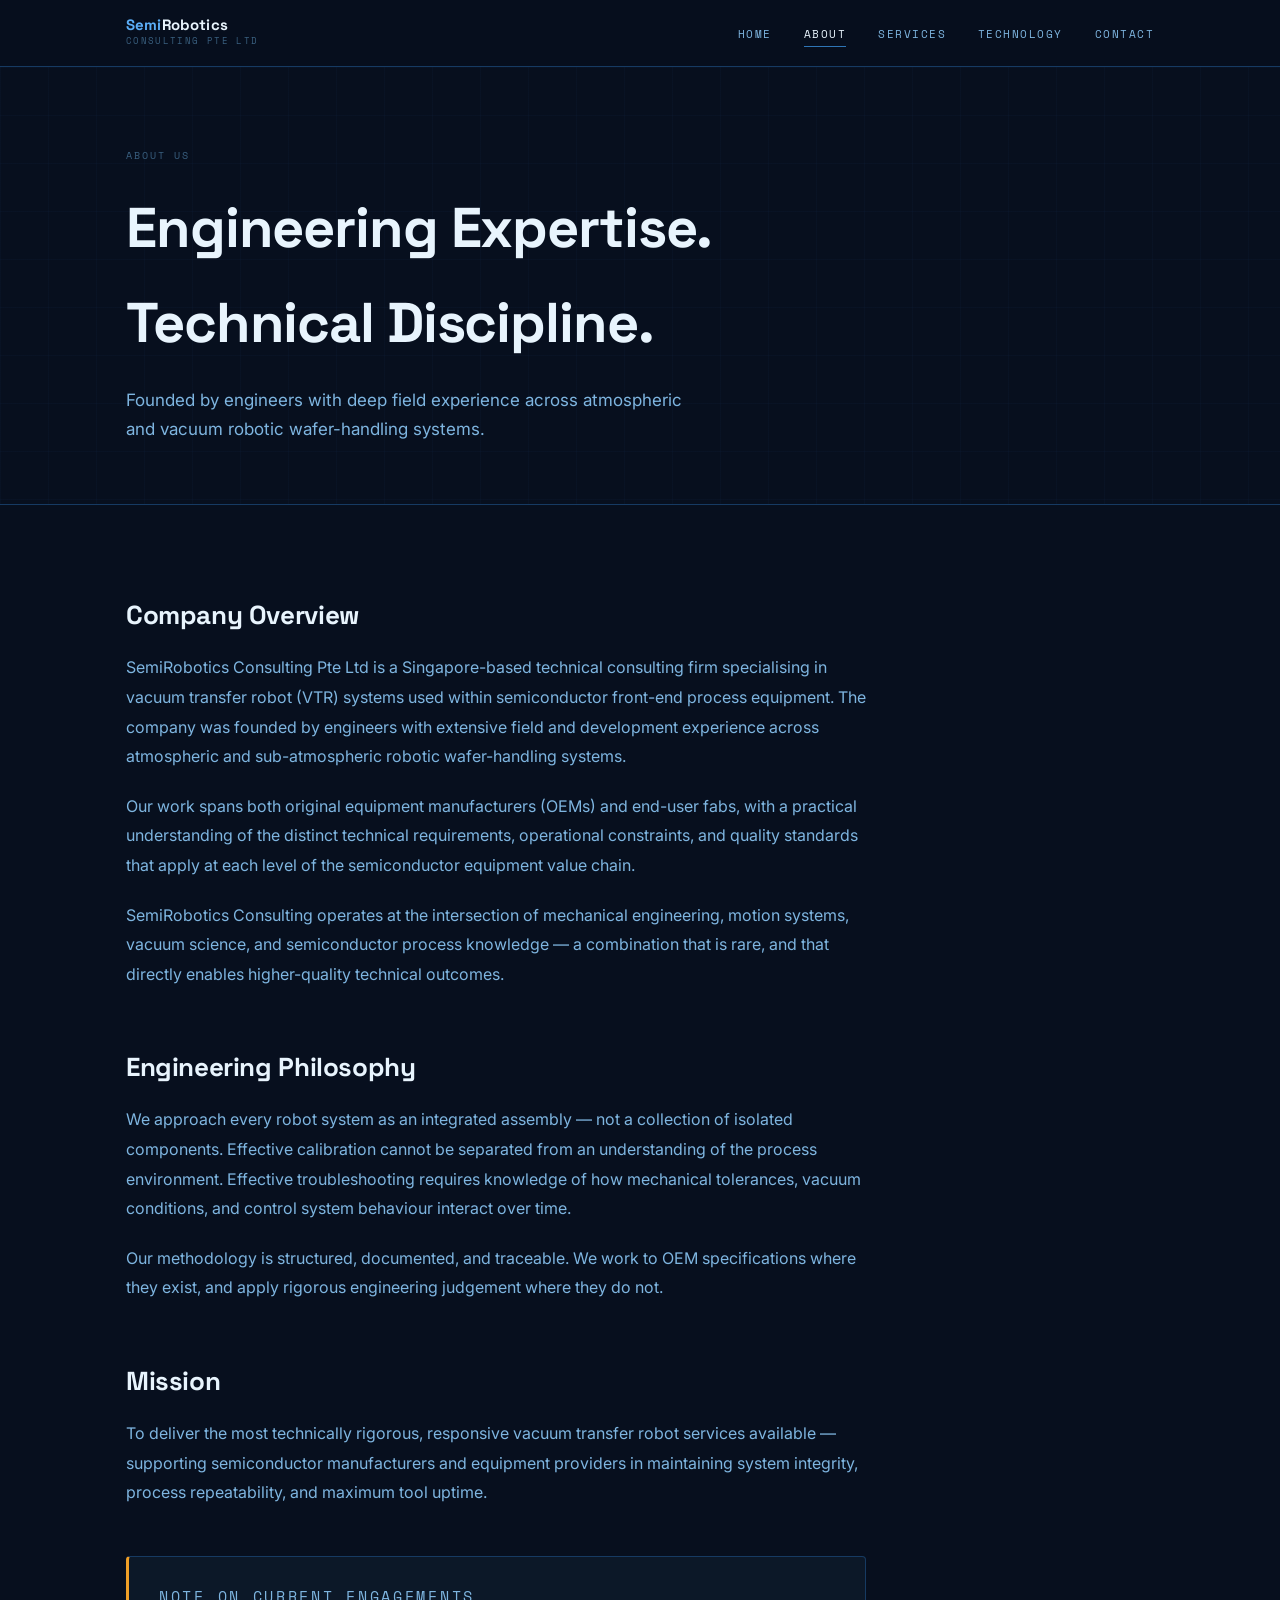
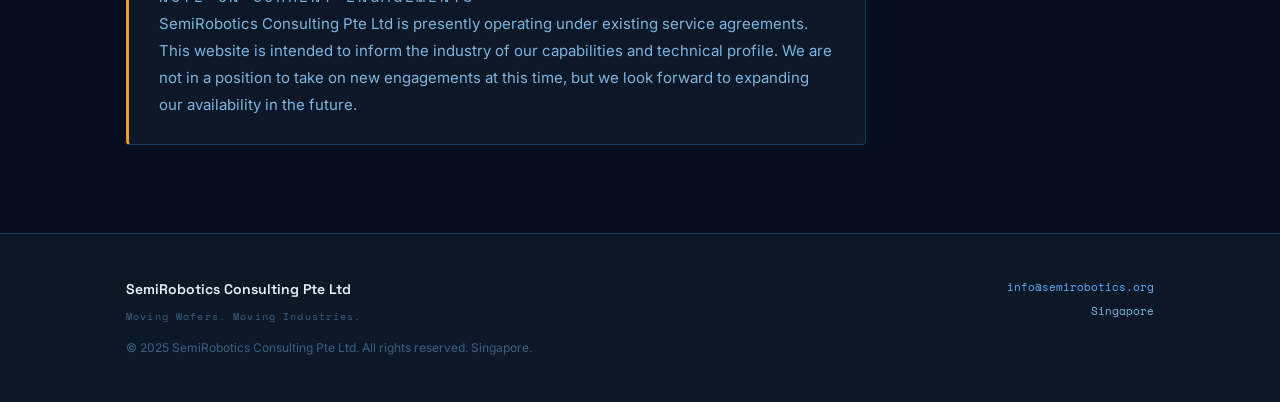
==== about.html @ b336b41d "Initial site upload" ====
<!DOCTYPE html>
<html lang="en">
<head>
  <meta charset="UTF-8">
  <meta name="viewport" content="width=device-width, initial-scale=1.0">
  <title>About — SemiRobotics Consulting</title>
  <link rel="preconnect" href="https://fonts.googleapis.com">
  <link rel="preconnect" href="https://fonts.gstatic.com" crossorigin>
  <link href="https://fonts.googleapis.com/css2?family=Space+Grotesk:wght@400;500;600;700&family=Inter:wght@400;500&family=Space+Mono&display=swap" rel="stylesheet">
  <link rel="stylesheet" href="css/style.css">
</head>
<body>

<nav>
  <div class="nav-inner">
    <a href="index.html" class="nav-logo" style="text-decoration:none">
      <span class="nav-logo-name"><span>Semi</span>Robotics</span>
      <span class="nav-logo-sub">Consulting Pte Ltd</span>
    </a>
    <ul class="nav-links" id="navLinks">
      <li><a href="index.html">Home</a></li>
      <li><a href="about.html" class="active">About</a></li>
      <li><a href="services.html">Services</a></li>
      <li><a href="technology.html">Technology</a></li>
      <li><a href="contact.html">Contact</a></li>
    </ul>
    <button class="nav-toggle" onclick="document.getElementById('navLinks').classList.toggle('open')" aria-label="Menu">
      <span></span><span></span><span></span>
    </button>
  </div>
</nav>

<div class="page-header">
  <div class="wrap">
    <p class="page-eyebrow">About Us</p>
    <h1 class="page-title">Engineering Expertise.<br>Technical Discipline.</h1>
    <p class="page-sub">Founded by engineers with deep field experience across atmospheric and vacuum robotic wafer-handling systems.</p>
  </div>
</div>

<section>
  <div class="wrap">
    <div class="prose">
      <h2>Company Overview</h2>
      <p>SemiRobotics Consulting Pte Ltd is a Singapore-based technical consulting firm specialising in vacuum transfer robot (VTR) systems used within semiconductor front-end process equipment. The company was founded by engineers with extensive field and development experience across atmospheric and sub-atmospheric robotic wafer-handling systems.</p>
      <p>Our work spans both original equipment manufacturers (OEMs) and end-user fabs, with a practical understanding of the distinct technical requirements, operational constraints, and quality standards that apply at each level of the semiconductor equipment value chain.</p>
      <p>SemiRobotics Consulting operates at the intersection of mechanical engineering, motion systems, vacuum science, and semiconductor process knowledge — a combination that is rare, and that directly enables higher-quality technical outcomes.</p>

      <h2>Engineering Philosophy</h2>
      <p>We approach every robot system as an integrated assembly — not a collection of isolated components. Effective calibration cannot be separated from an understanding of the process environment. Effective troubleshooting requires knowledge of how mechanical tolerances, vacuum conditions, and control system behaviour interact over time.</p>
      <p>Our methodology is structured, documented, and traceable. We work to OEM specifications where they exist, and apply rigorous engineering judgement where they do not.</p>

      <h2>Mission</h2>
      <p>To deliver the most technically rigorous, responsive vacuum transfer robot services available — supporting semiconductor manufacturers and equipment providers in maintaining system integrity, process repeatability, and maximum tool uptime.</p>

      <div class="callout">
        <p class="callout-tag">Note on Current Engagements</p>
        <p>SemiRobotics Consulting Pte Ltd is presently operating under existing service agreements. This website is intended to inform the industry of our capabilities and technical profile. We are not in a position to take on new engagements at this time, but we look forward to expanding our availability in the future.</p>
      </div>
    </div>
  </div>
</section>

<footer>
  <div class="footer-inner">
    <div>
      <p class="footer-name">SemiRobotics Consulting Pte Ltd</p>
      <p class="footer-tagline">Moving Wafers. Moving Industries.</p>
      <p class="footer-copy">&copy; 2025 SemiRobotics Consulting Pte Ltd. All rights reserved. Singapore.</p>
    </div>
    <div class="footer-right">
      <p><a href="mailto:info@semirobotics.org">info@semirobotics.org</a></p>
      <p>Singapore</p>
    </div>
  </div>
</footer>

</body>
</html>
---- css/style.css ----
/* ============================================================
   SemiRobotics Consulting — Stylesheet
   ============================================================ */

/* ----- Reset & Base ----- */
*, *::before, *::after { box-sizing: border-box; margin: 0; padding: 0; }

:root {
  --bg:        #070F1E;
  --surface:   #0C1828;
  --border:    #163A62;
  --blue:      #2E75B6;
  --accent:    #5BAEF8;
  --amber:     #EF9F27;
  --green:     #1D9E75;
  --text:      #E8F4FD;
  --muted:     #7EB5E0;
  --dim:       #3A6080;
  --max:       1100px;
  --head:      'Space Grotesk', sans-serif;
  --body:      'Inter', sans-serif;
  --mono:      'Space Mono', monospace;
}

html  { scroll-behavior: smooth; }
body  { background: var(--bg); color: var(--text); font-family: var(--body); font-size: 16px; line-height: 1.7; -webkit-font-smoothing: antialiased; }
a     { color: var(--accent); text-decoration: none; transition: color .2s; }
a:hover { color: var(--text); }
img   { max-width: 100%; display: block; }
ul    { list-style: none; }

/* ----- Layout ----- */
.wrap { max-width: var(--max); margin: 0 auto; padding: 0 36px; }

/* ----- Nav ----- */
nav {
  position: sticky; top: 0; z-index: 100;
  background: rgba(7,15,30,.96);
  border-bottom: 1px solid var(--border);
  backdrop-filter: blur(10px);
}
.nav-inner {
  max-width: var(--max); margin: 0 auto; padding: 0 36px;
  display: flex; align-items: center; justify-content: space-between;
  height: 66px;
}
.nav-logo { display: flex; flex-direction: column; gap: 1px; }
.nav-logo-name {
  font-family: var(--head); font-size: 15px; font-weight: 700;
  color: var(--text); letter-spacing: .01em; line-height: 1;
}
.nav-logo-name span { color: var(--accent); }
.nav-logo-sub {
  font-family: var(--mono); font-size: 9px; letter-spacing: .15em;
  text-transform: uppercase; color: var(--dim);
}
.nav-links {
  display: flex; gap: 32px;
}
.nav-links a {
  font-family: var(--mono); font-size: 10.5px;
  letter-spacing: .14em; text-transform: uppercase;
  color: var(--muted); padding: 4px 0;
  border-bottom: 1px solid transparent;
  transition: color .2s, border-color .2s;
}
.nav-links a:hover, .nav-links a.active {
  color: var(--text); border-color: var(--blue);
}
.nav-toggle { display: none; background: none; border: none; cursor: pointer; padding: 6px; }
.nav-toggle span { display: block; width: 22px; height: 1.5px; background: var(--muted); margin: 6px 0; transition: .3s; }

/* ----- Hero (index) ----- */
.hero {
  min-height: calc(100vh - 66px);
  display: flex; align-items: center;
  background-color: var(--bg);
  background-image:
    linear-gradient(rgba(46,117,182,.055) 1px, transparent 1px),
    linear-gradient(90deg, rgba(46,117,182,.055) 1px, transparent 1px);
  background-size: 48px 48px;
  border-bottom: 1px solid var(--border);
}
.hero-inner { padding: 96px 36px; max-width: var(--max); margin: 0 auto; }
.hero-eyebrow {
  font-family: var(--mono); font-size: 10px; letter-spacing: .22em;
  text-transform: uppercase; color: var(--dim); margin-bottom: 28px;
  display: flex; align-items: center; gap: 12px;
}
.hero-eyebrow::before { content: ''; display: block; width: 32px; height: 1px; background: var(--blue); }
.hero-title {
  font-family: var(--head); font-size: clamp(44px, 6.5vw, 80px);
  font-weight: 700; line-height: 1.03; letter-spacing: -.025em;
  margin-bottom: 32px;
}
.hero-title .line2 { color: var(--amber); }
.hero-sub {
  font-size: 17px; color: var(--muted); max-width: 620px;
  line-height: 1.75; margin-bottom: 48px;
}
.hero-rule { width: 52px; height: 2px; background: var(--blue); }

/* ----- Page header (inner pages) ----- */
.page-header {
  padding: 80px 0 60px;
  border-bottom: 1px solid var(--border);
  background-image:
    linear-gradient(rgba(46,117,182,.04) 1px, transparent 1px),
    linear-gradient(90deg, rgba(46,117,182,.04) 1px, transparent 1px);
  background-size: 48px 48px;
}
.page-eyebrow {
  font-family: var(--mono); font-size: 10px; letter-spacing: .2em;
  text-transform: uppercase; color: var(--dim); margin-bottom: 16px;
}
.page-title {
  font-family: var(--head); font-size: clamp(34px, 4.5vw, 56px);
  font-weight: 700; letter-spacing: -.02em; margin-bottom: 16px;
}
.page-sub { font-size: 17px; color: var(--muted); max-width: 560px; }

/* ----- Section defaults ----- */
section { padding: 88px 0; }
.sec-eyebrow {
  font-family: var(--mono); font-size: 10px; letter-spacing: .2em;
  text-transform: uppercase; color: var(--dim); margin-bottom: 14px;
}
.sec-title {
  font-family: var(--head); font-size: clamp(26px, 3vw, 38px);
  font-weight: 700; letter-spacing: -.015em; margin-bottom: 16px;
}
.sec-sub { font-size: 16px; color: var(--muted); max-width: 600px; margin-bottom: 56px; }
hr.rule { border: none; border-top: 1px solid var(--border); }

/* ----- Capabilities grid ----- */
.cap-grid { display: grid; grid-template-columns: repeat(3,1fr); gap: 28px; }
.cap-card {
  background: var(--surface); border: 1px solid var(--border);
  border-radius: 6px; overflow: hidden;
  transition: border-color .25s;
}
.cap-card:hover { border-color: var(--blue); }
.cap-card img { width: 100%; aspect-ratio: 16/10; object-fit: cover; }
.cap-body { padding: 28px; }
.cap-title {
  font-family: var(--head); font-size: 17px; font-weight: 600;
  margin-bottom: 12px; color: var(--text);
}
.cap-text { font-size: 14px; color: var(--muted); line-height: 1.75; }

/* ----- Differentiator strip ----- */
.diff {
  background: var(--surface);
  border-top: 1px solid var(--border);
  border-bottom: 1px solid var(--border);
  padding: 80px 0;
}
.diff-grid { display: grid; grid-template-columns: 1fr 1fr; gap: 56px; margin-top: 52px; }
.diff-tag {
  font-family: var(--mono); font-size: 10px; letter-spacing: .18em;
  text-transform: uppercase; color: var(--accent); margin-bottom: 14px;
}
.diff-title {
  font-family: var(--head); font-size: 20px; font-weight: 600;
  margin-bottom: 14px; letter-spacing: -.01em;
}
.diff-text { font-size: 15px; color: var(--muted); line-height: 1.8; }

/* ----- Prose (about / technology) ----- */
.prose { max-width: 740px; }
.prose h2 {
  font-family: var(--head); font-size: 26px; font-weight: 700;
  letter-spacing: -.015em; margin: 56px 0 16px; color: var(--text);
}
.prose h2:first-child { margin-top: 0; }
.prose h3 {
  font-family: var(--mono); font-size: 10px; font-weight: 400;
  letter-spacing: .18em; text-transform: uppercase;
  color: var(--accent); margin: 32px 0 10px;
}
.prose p { font-size: 16px; color: var(--muted); line-height: 1.85; margin-bottom: 20px; }
.prose ul { margin: 8px 0 20px 0; }
.prose ul li {
  font-size: 15px; color: var(--muted); line-height: 1.75;
  padding: 5px 0 5px 20px; position: relative;
}
.prose ul li::before {
  content: '—'; position: absolute; left: 0;
  color: var(--blue); font-size: 13px;
}

/* ----- Callout box ----- */
.callout {
  border: 1px solid var(--border); border-left: 3px solid var(--amber);
  background: var(--surface); border-radius: 4px;
  padding: 26px 30px; margin-top: 48px;
}
.callout-tag {
  font-family: var(--mono); font-size: 10px; letter-spacing: .18em;
  text-transform: uppercase; color: var(--amber); margin-bottom: 10px;
}
.callout p { font-size: 15px; color: var(--muted); line-height: 1.8; margin: 0; }

/* ----- Services page ----- */
.svc-block {
  display: grid; grid-template-columns: 1fr 1fr;
  gap: 72px; align-items: start;
  padding: 72px 0; border-bottom: 1px solid var(--border);
}
.svc-block:last-child { border-bottom: none; }
.svc-block.flip { direction: rtl; }
.svc-block.flip > * { direction: ltr; }
.svc-img { border: 1px solid var(--border); border-radius: 6px; overflow: hidden; }
.svc-img img { width: 100%; }
.svc-num {
  font-family: var(--mono); font-size: 10px; letter-spacing: .2em;
  color: var(--dim); margin-bottom: 14px;
}
.svc-name {
  font-family: var(--head); font-size: 30px; font-weight: 700;
  letter-spacing: -.015em; margin-bottom: 28px;
}
.svc-tag {
  font-family: var(--mono); font-size: 10px; letter-spacing: .18em;
  text-transform: uppercase; color: var(--accent);
  margin: 26px 0 10px;
}
.svc-p { font-size: 15px; color: var(--muted); line-height: 1.85; margin-bottom: 14px; }

/* ----- Technology grid ----- */
.tech-grid { display: grid; grid-template-columns: 1fr 1fr; gap: 28px; margin-top: 52px; }
.tech-card {
  background: var(--surface); border: 1px solid var(--border);
  border-radius: 6px; padding: 32px;
}
.tech-card-title {
  font-family: var(--head); font-size: 18px; font-weight: 600;
  margin-bottom: 14px; color: var(--text);
}
.tech-card-text { font-size: 14px; color: var(--muted); line-height: 1.8; }
.tech-card-text ul { margin: 10px 0 0 0; }
.tech-card-text ul li {
  padding: 4px 0 4px 18px; position: relative;
}
.tech-card-text ul li::before {
  content: '—'; position: absolute; left: 0;
  color: var(--blue); font-size: 12px;
}

/* ----- Contact ----- */
.contact-card {
  background: var(--surface); border: 1px solid var(--border);
  border-radius: 6px; padding: 52px; max-width: 580px;
}
.contact-card p { font-size: 16px; color: var(--muted); line-height: 1.8; margin-bottom: 32px; }
.contact-row {
  display: flex; flex-direction: column; gap: 14px;
}
.contact-item { display: flex; flex-direction: column; gap: 4px; }
.contact-label {
  font-family: var(--mono); font-size: 9.5px; letter-spacing: .18em;
  text-transform: uppercase; color: var(--dim);
}
.contact-value {
  font-family: var(--mono); font-size: 13px; color: var(--accent);
}

/* ----- Footer ----- */
footer {
  background: var(--surface); border-top: 1px solid var(--border);
  padding: 44px 0;
}
.footer-inner {
  max-width: var(--max); margin: 0 auto; padding: 0 36px;
  display: flex; justify-content: space-between; align-items: flex-start; gap: 32px;
}
.footer-name {
  font-family: var(--head); font-size: 14px; font-weight: 600;
  color: var(--text); margin-bottom: 6px;
}
.footer-tagline {
  font-family: var(--mono); font-size: 9.5px; letter-spacing: .12em;
  color: var(--dim); margin-bottom: 14px;
}
.footer-copy { font-size: 12px; color: var(--dim); }
.footer-right { text-align: right; }
.footer-right p {
  font-family: var(--mono); font-size: 11px; color: var(--muted); margin-bottom: 5px;
}
.footer-right a { color: var(--accent); }

/* ----- Responsive ----- */
@media (max-width: 780px) {
  .nav-links { display: none; flex-direction: column; position: absolute; top: 66px; left: 0; right: 0; background: var(--bg); border-bottom: 1px solid var(--border); padding: 24px 36px; gap: 18px; }
  .nav-links.open { display: flex; }
  .nav-toggle { display: block; }
  .cap-grid, .diff-grid, .tech-grid { grid-template-columns: 1fr; }
  .svc-block { grid-template-columns: 1fr; gap: 32px; }
  .svc-block.flip { direction: ltr; }
  .footer-inner { flex-direction: column; }
  .footer-right { text-align: left; }
  .hero-inner, .wrap { padding-left: 24px; padding-right: 24px; }
}
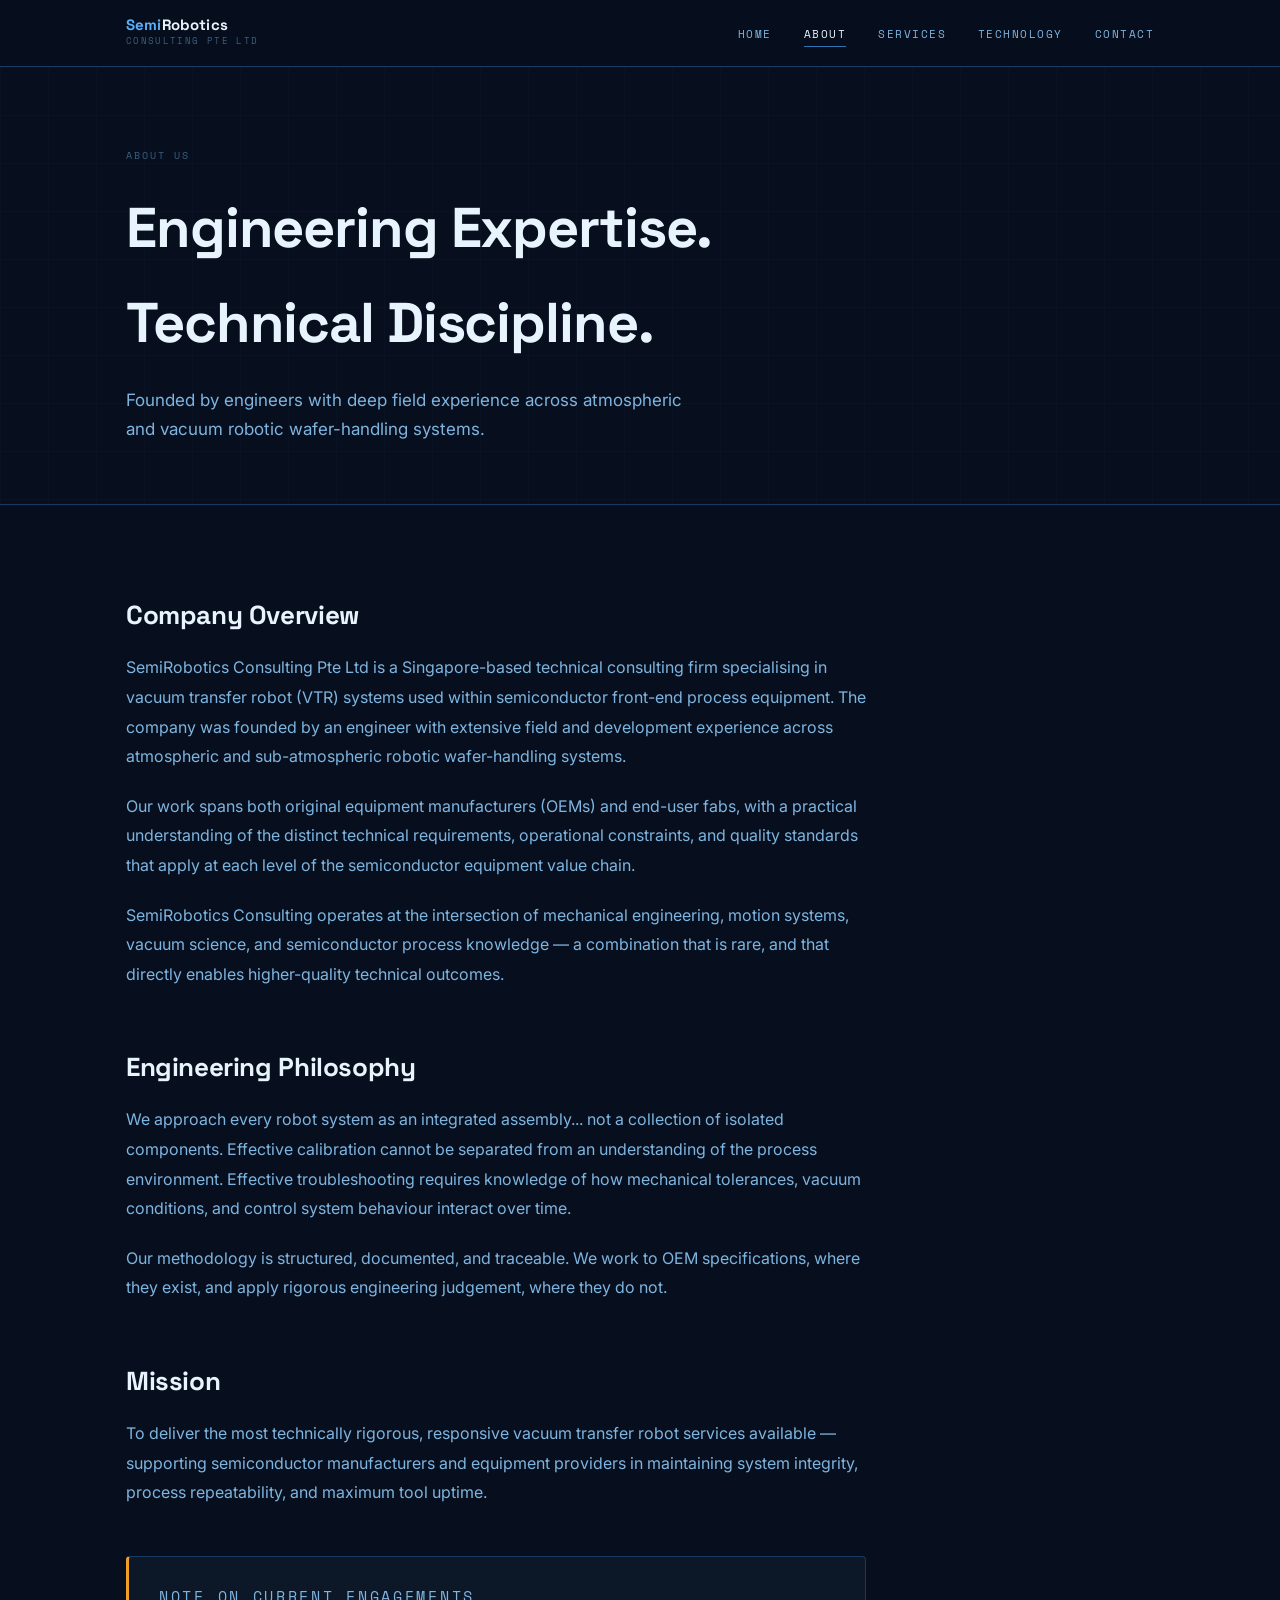
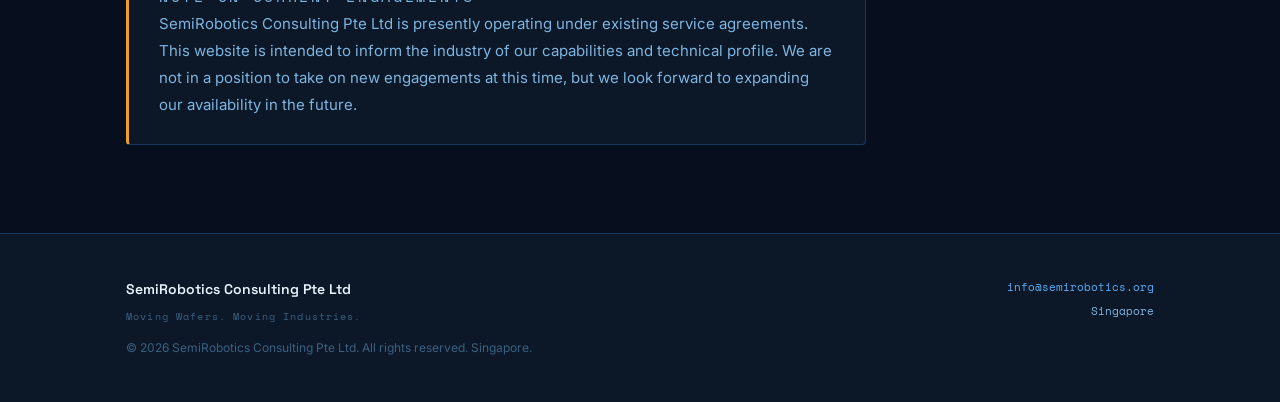
==== commit 7342a987: "Update about.html" ====
--- a/about.html
+++ b/about.html
@@ -42,13 +42,13 @@
   <div class="wrap">
     <div class="prose">
       <h2>Company Overview</h2>
-      <p>SemiRobotics Consulting Pte Ltd is a Singapore-based technical consulting firm specialising in vacuum transfer robot (VTR) systems used within semiconductor front-end process equipment. The company was founded by engineers with extensive field and development experience across atmospheric and sub-atmospheric robotic wafer-handling systems.</p>
+      <p>SemiRobotics Consulting Pte Ltd is a Singapore-based technical consulting firm specialising in vacuum transfer robot (VTR) systems used within semiconductor front-end process equipment. The company was founded by an engineer with extensive field and development experience across atmospheric and sub-atmospheric robotic wafer-handling systems.</p>
       <p>Our work spans both original equipment manufacturers (OEMs) and end-user fabs, with a practical understanding of the distinct technical requirements, operational constraints, and quality standards that apply at each level of the semiconductor equipment value chain.</p>
       <p>SemiRobotics Consulting operates at the intersection of mechanical engineering, motion systems, vacuum science, and semiconductor process knowledge — a combination that is rare, and that directly enables higher-quality technical outcomes.</p>
 
       <h2>Engineering Philosophy</h2>
-      <p>We approach every robot system as an integrated assembly — not a collection of isolated components. Effective calibration cannot be separated from an understanding of the process environment. Effective troubleshooting requires knowledge of how mechanical tolerances, vacuum conditions, and control system behaviour interact over time.</p>
-      <p>Our methodology is structured, documented, and traceable. We work to OEM specifications where they exist, and apply rigorous engineering judgement where they do not.</p>
+      <p>We approach every robot system as an integrated assembly... not a collection of isolated components. Effective calibration cannot be separated from an understanding of the process environment. Effective troubleshooting requires knowledge of how mechanical tolerances, vacuum conditions, and control system behaviour interact over time.</p>
+      <p>Our methodology is structured, documented, and traceable. We work to OEM specifications, where they exist, and apply rigorous engineering judgement, where they do not.</p>
 
       <h2>Mission</h2>
       <p>To deliver the most technically rigorous, responsive vacuum transfer robot services available — supporting semiconductor manufacturers and equipment providers in maintaining system integrity, process repeatability, and maximum tool uptime.</p>
@@ -66,7 +66,7 @@
     <div>
       <p class="footer-name">SemiRobotics Consulting Pte Ltd</p>
       <p class="footer-tagline">Moving Wafers. Moving Industries.</p>
-      <p class="footer-copy">&copy; 2025 SemiRobotics Consulting Pte Ltd. All rights reserved. Singapore.</p>
+      <p class="footer-copy">&copy; 2026 SemiRobotics Consulting Pte Ltd. All rights reserved. Singapore.</p>
     </div>
     <div class="footer-right">
       <p><a href="mailto:info@semirobotics.org">info@semirobotics.org</a></p>
--- a/css/style.css
+++ b/css/style.css
@@ -1,303 +1,139 @@
-/* ============================================================
-   SemiRobotics Consulting — Stylesheet
-   ============================================================ */
-
-/* ----- Reset & Base ----- */
 *, *::before, *::after { box-sizing: border-box; margin: 0; padding: 0; }
-
 :root {
-  --bg:        #070F1E;
-  --surface:   #0C1828;
-  --border:    #163A62;
-  --blue:      #2E75B6;
-  --accent:    #5BAEF8;
-  --amber:     #EF9F27;
-  --green:     #1D9E75;
-  --text:      #E8F4FD;
-  --muted:     #7EB5E0;
-  --dim:       #3A6080;
-  --max:       1100px;
-  --head:      'Space Grotesk', sans-serif;
-  --body:      'Inter', sans-serif;
-  --mono:      'Space Mono', monospace;
+  --bg: #070F1E; --surface: #0C1828; --border: #163A62;
+  --blue: #2E75B6; --accent: #5BAEF8; --amber: #EF9F27;
+  --text: #E8F4FD; --muted: #7EB5E0; --dim: #3A6080;
+  --max: 1100px; --head: 'Space Grotesk', sans-serif;
+  --body: 'Inter', sans-serif; --mono: 'Space Mono', monospace;
 }
-
-html  { scroll-behavior: smooth; }
-body  { background: var(--bg); color: var(--text); font-family: var(--body); font-size: 16px; line-height: 1.7; -webkit-font-smoothing: antialiased; }
-a     { color: var(--accent); text-decoration: none; transition: color .2s; }
+html { scroll-behavior: smooth; }
+body { background: var(--bg); color: var(--text); font-family: var(--body); font-size: 16px; line-height: 1.7; -webkit-font-smoothing: antialiased; }
+a { color: var(--accent); text-decoration: none; transition: color .2s; }
 a:hover { color: var(--text); }
-img   { max-width: 100%; display: block; }
-ul    { list-style: none; }
-
-/* ----- Layout ----- */
+img { max-width: 100%; display: block; }
+ul { list-style: none; }
 .wrap { max-width: var(--max); margin: 0 auto; padding: 0 36px; }
 
-/* ----- Nav ----- */
-nav {
-  position: sticky; top: 0; z-index: 100;
-  background: rgba(7,15,30,.96);
-  border-bottom: 1px solid var(--border);
-  backdrop-filter: blur(10px);
-}
-.nav-inner {
-  max-width: var(--max); margin: 0 auto; padding: 0 36px;
-  display: flex; align-items: center; justify-content: space-between;
-  height: 66px;
-}
-.nav-logo { display: flex; flex-direction: column; gap: 1px; }
-.nav-logo-name {
-  font-family: var(--head); font-size: 15px; font-weight: 700;
-  color: var(--text); letter-spacing: .01em; line-height: 1;
-}
+/* NAV */
+nav { position: sticky; top: 0; z-index: 100; background: rgba(7,15,30,.96); border-bottom: 1px solid var(--border); backdrop-filter: blur(10px); }
+.nav-inner { max-width: var(--max); margin: 0 auto; padding: 0 36px; display: flex; align-items: center; justify-content: space-between; height: 66px; }
+.nav-logo { display: flex; flex-direction: column; gap: 1px; text-decoration: none; }
+.nav-logo-name { font-family: var(--head); font-size: 15px; font-weight: 700; color: var(--text); letter-spacing: .01em; line-height: 1; }
 .nav-logo-name span { color: var(--accent); }
-.nav-logo-sub {
-  font-family: var(--mono); font-size: 9px; letter-spacing: .15em;
-  text-transform: uppercase; color: var(--dim);
-}
-.nav-links {
-  display: flex; gap: 32px;
-}
-.nav-links a {
-  font-family: var(--mono); font-size: 10.5px;
-  letter-spacing: .14em; text-transform: uppercase;
-  color: var(--muted); padding: 4px 0;
-  border-bottom: 1px solid transparent;
-  transition: color .2s, border-color .2s;
-}
-.nav-links a:hover, .nav-links a.active {
-  color: var(--text); border-color: var(--blue);
-}
+.nav-logo-sub { font-family: var(--mono); font-size: 9px; letter-spacing: .15em; text-transform: uppercase; color: var(--dim); }
+.nav-links { display: flex; gap: 32px; }
+.nav-links a { font-family: var(--mono); font-size: 10.5px; letter-spacing: .14em; text-transform: uppercase; color: var(--muted); padding: 4px 0; border-bottom: 1px solid transparent; transition: color .2s, border-color .2s; }
+.nav-links a:hover, .nav-links a.active { color: var(--text); border-color: var(--blue); }
 .nav-toggle { display: none; background: none; border: none; cursor: pointer; padding: 6px; }
-.nav-toggle span { display: block; width: 22px; height: 1.5px; background: var(--muted); margin: 6px 0; transition: .3s; }
+.nav-toggle span { display: block; width: 22px; height: 1.5px; background: var(--muted); margin: 6px 0; }
 
-/* ----- Hero (index) ----- */
-.hero {
-  min-height: calc(100vh - 66px);
-  display: flex; align-items: center;
-  background-color: var(--bg);
-  background-image:
-    linear-gradient(rgba(46,117,182,.055) 1px, transparent 1px),
-    linear-gradient(90deg, rgba(46,117,182,.055) 1px, transparent 1px);
-  background-size: 48px 48px;
-  border-bottom: 1px solid var(--border);
-}
-.hero-inner { padding: 96px 36px; max-width: var(--max); margin: 0 auto; }
-.hero-eyebrow {
-  font-family: var(--mono); font-size: 10px; letter-spacing: .22em;
-  text-transform: uppercase; color: var(--dim); margin-bottom: 28px;
-  display: flex; align-items: center; gap: 12px;
-}
+/* HERO */
+.hero { min-height: calc(100vh - 66px); display: flex; align-items: center; background-color: var(--bg); background-image: linear-gradient(rgba(46,117,182,.055) 1px, transparent 1px), linear-gradient(90deg, rgba(46,117,182,.055) 1px, transparent 1px); background-size: 48px 48px; border-bottom: 1px solid var(--border); }
+.hero-inner { max-width: var(--max); margin: 0 auto; padding: 96px 36px; display: flex; align-items: center; justify-content: space-between; gap: 64px; width: 100%; }
+.hero-text { flex: 1; }
+.hero-logo-wrap { flex-shrink: 0; }
+.hero-logo { width: 260px; opacity: 0.92; filter: drop-shadow(0 0 32px rgba(46,117,182,0.25)); }
+.hero-eyebrow { font-family: var(--mono); font-size: 10px; letter-spacing: .22em; text-transform: uppercase; color: var(--dim); margin-bottom: 28px; display: flex; align-items: center; gap: 12px; }
 .hero-eyebrow::before { content: ''; display: block; width: 32px; height: 1px; background: var(--blue); }
-.hero-title {
-  font-family: var(--head); font-size: clamp(44px, 6.5vw, 80px);
-  font-weight: 700; line-height: 1.03; letter-spacing: -.025em;
-  margin-bottom: 32px;
-}
+.hero-title { font-family: var(--head); font-size: clamp(44px, 6.5vw, 78px); font-weight: 700; line-height: 1.03; letter-spacing: -.025em; margin-bottom: 32px; }
 .hero-title .line2 { color: var(--amber); }
-.hero-sub {
-  font-size: 17px; color: var(--muted); max-width: 620px;
-  line-height: 1.75; margin-bottom: 48px;
-}
+.hero-sub { font-size: 17px; color: var(--muted); max-width: 560px; line-height: 1.75; margin-bottom: 48px; }
 .hero-rule { width: 52px; height: 2px; background: var(--blue); }
 
-/* ----- Page header (inner pages) ----- */
-.page-header {
-  padding: 80px 0 60px;
-  border-bottom: 1px solid var(--border);
-  background-image:
-    linear-gradient(rgba(46,117,182,.04) 1px, transparent 1px),
-    linear-gradient(90deg, rgba(46,117,182,.04) 1px, transparent 1px);
-  background-size: 48px 48px;
-}
-.page-eyebrow {
-  font-family: var(--mono); font-size: 10px; letter-spacing: .2em;
-  text-transform: uppercase; color: var(--dim); margin-bottom: 16px;
-}
-.page-title {
-  font-family: var(--head); font-size: clamp(34px, 4.5vw, 56px);
-  font-weight: 700; letter-spacing: -.02em; margin-bottom: 16px;
-}
+/* PAGE HEADER */
+.page-header { padding: 80px 0 60px; border-bottom: 1px solid var(--border); background-image: linear-gradient(rgba(46,117,182,.04) 1px, transparent 1px), linear-gradient(90deg, rgba(46,117,182,.04) 1px, transparent 1px); background-size: 48px 48px; }
+.page-eyebrow { font-family: var(--mono); font-size: 10px; letter-spacing: .2em; text-transform: uppercase; color: var(--dim); margin-bottom: 16px; }
+.page-title { font-family: var(--head); font-size: clamp(34px, 4.5vw, 56px); font-weight: 700; letter-spacing: -.02em; margin-bottom: 16px; }
 .page-sub { font-size: 17px; color: var(--muted); max-width: 560px; }
 
-/* ----- Section defaults ----- */
+/* SECTIONS */
 section { padding: 88px 0; }
-.sec-eyebrow {
-  font-family: var(--mono); font-size: 10px; letter-spacing: .2em;
-  text-transform: uppercase; color: var(--dim); margin-bottom: 14px;
-}
-.sec-title {
-  font-family: var(--head); font-size: clamp(26px, 3vw, 38px);
-  font-weight: 700; letter-spacing: -.015em; margin-bottom: 16px;
-}
+.sec-eyebrow { font-family: var(--mono); font-size: 10px; letter-spacing: .2em; text-transform: uppercase; color: var(--dim); margin-bottom: 14px; }
+.sec-title { font-family: var(--head); font-size: clamp(26px, 3vw, 38px); font-weight: 700; letter-spacing: -.015em; margin-bottom: 16px; }
 .sec-sub { font-size: 16px; color: var(--muted); max-width: 600px; margin-bottom: 56px; }
 hr.rule { border: none; border-top: 1px solid var(--border); }
 
-/* ----- Capabilities grid ----- */
+/* CAPABILITIES */
 .cap-grid { display: grid; grid-template-columns: repeat(3,1fr); gap: 28px; }
-.cap-card {
-  background: var(--surface); border: 1px solid var(--border);
-  border-radius: 6px; overflow: hidden;
-  transition: border-color .25s;
-}
+.cap-card { background: var(--surface); border: 1px solid var(--border); border-radius: 6px; overflow: hidden; transition: border-color .25s; }
 .cap-card:hover { border-color: var(--blue); }
 .cap-card img { width: 100%; aspect-ratio: 16/10; object-fit: cover; }
 .cap-body { padding: 28px; }
-.cap-title {
-  font-family: var(--head); font-size: 17px; font-weight: 600;
-  margin-bottom: 12px; color: var(--text);
-}
+.cap-title { font-family: var(--head); font-size: 17px; font-weight: 600; margin-bottom: 12px; }
 .cap-text { font-size: 14px; color: var(--muted); line-height: 1.75; }
 
-/* ----- Differentiator strip ----- */
-.diff {
-  background: var(--surface);
-  border-top: 1px solid var(--border);
-  border-bottom: 1px solid var(--border);
-  padding: 80px 0;
-}
+/* DIFFERENTIATORS */
+.diff { background: var(--surface); border-top: 1px solid var(--border); border-bottom: 1px solid var(--border); padding: 80px 0; }
 .diff-grid { display: grid; grid-template-columns: 1fr 1fr; gap: 56px; margin-top: 52px; }
-.diff-tag {
-  font-family: var(--mono); font-size: 10px; letter-spacing: .18em;
-  text-transform: uppercase; color: var(--accent); margin-bottom: 14px;
-}
-.diff-title {
-  font-family: var(--head); font-size: 20px; font-weight: 600;
-  margin-bottom: 14px; letter-spacing: -.01em;
-}
+.diff-tag { font-family: var(--mono); font-size: 10px; letter-spacing: .18em; text-transform: uppercase; color: var(--accent); margin-bottom: 14px; }
+.diff-title { font-family: var(--head); font-size: 20px; font-weight: 600; margin-bottom: 14px; letter-spacing: -.01em; }
 .diff-text { font-size: 15px; color: var(--muted); line-height: 1.8; }
 
-/* ----- Prose (about / technology) ----- */
+/* PROSE */
 .prose { max-width: 740px; }
-.prose h2 {
-  font-family: var(--head); font-size: 26px; font-weight: 700;
-  letter-spacing: -.015em; margin: 56px 0 16px; color: var(--text);
-}
+.prose h2 { font-family: var(--head); font-size: 26px; font-weight: 700; letter-spacing: -.015em; margin: 56px 0 16px; }
 .prose h2:first-child { margin-top: 0; }
-.prose h3 {
-  font-family: var(--mono); font-size: 10px; font-weight: 400;
-  letter-spacing: .18em; text-transform: uppercase;
-  color: var(--accent); margin: 32px 0 10px;
-}
+.prose h3 { font-family: var(--mono); font-size: 10px; letter-spacing: .18em; text-transform: uppercase; color: var(--accent); margin: 32px 0 10px; }
 .prose p { font-size: 16px; color: var(--muted); line-height: 1.85; margin-bottom: 20px; }
-.prose ul { margin: 8px 0 20px 0; }
-.prose ul li {
-  font-size: 15px; color: var(--muted); line-height: 1.75;
-  padding: 5px 0 5px 20px; position: relative;
-}
-.prose ul li::before {
-  content: '—'; position: absolute; left: 0;
-  color: var(--blue); font-size: 13px;
-}
+.prose ul { margin: 8px 0 20px; }
+.prose ul li { font-size: 15px; color: var(--muted); line-height: 1.75; padding: 5px 0 5px 20px; position: relative; }
+.prose ul li::before { content: '—'; position: absolute; left: 0; color: var(--blue); font-size: 13px; }
 
-/* ----- Callout box ----- */
-.callout {
-  border: 1px solid var(--border); border-left: 3px solid var(--amber);
-  background: var(--surface); border-radius: 4px;
-  padding: 26px 30px; margin-top: 48px;
-}
-.callout-tag {
-  font-family: var(--mono); font-size: 10px; letter-spacing: .18em;
-  text-transform: uppercase; color: var(--amber); margin-bottom: 10px;
-}
+/* CALLOUT */
+.callout { border: 1px solid var(--border); border-left: 3px solid var(--amber); background: var(--surface); border-radius: 4px; padding: 26px 30px; margin-top: 48px; }
+.callout-tag { font-family: var(--mono); font-size: 10px; letter-spacing: .18em; text-transform: uppercase; color: var(--amber); margin-bottom: 10px; }
 .callout p { font-size: 15px; color: var(--muted); line-height: 1.8; margin: 0; }
 
-/* ----- Services page ----- */
-.svc-block {
-  display: grid; grid-template-columns: 1fr 1fr;
-  gap: 72px; align-items: start;
-  padding: 72px 0; border-bottom: 1px solid var(--border);
-}
+/* SERVICES */
+.svc-block { display: grid; grid-template-columns: 1fr 1fr; gap: 72px; align-items: start; padding: 72px 0; border-bottom: 1px solid var(--border); }
 .svc-block:last-child { border-bottom: none; }
 .svc-block.flip { direction: rtl; }
 .svc-block.flip > * { direction: ltr; }
 .svc-img { border: 1px solid var(--border); border-radius: 6px; overflow: hidden; }
 .svc-img img { width: 100%; }
-.svc-num {
-  font-family: var(--mono); font-size: 10px; letter-spacing: .2em;
-  color: var(--dim); margin-bottom: 14px;
-}
-.svc-name {
-  font-family: var(--head); font-size: 30px; font-weight: 700;
-  letter-spacing: -.015em; margin-bottom: 28px;
-}
-.svc-tag {
-  font-family: var(--mono); font-size: 10px; letter-spacing: .18em;
-  text-transform: uppercase; color: var(--accent);
-  margin: 26px 0 10px;
-}
+.svc-num { font-family: var(--mono); font-size: 10px; letter-spacing: .2em; color: var(--dim); margin-bottom: 14px; }
+.svc-name { font-family: var(--head); font-size: 30px; font-weight: 700; letter-spacing: -.015em; margin-bottom: 28px; }
+.svc-tag { font-family: var(--mono); font-size: 10px; letter-spacing: .18em; text-transform: uppercase; color: var(--accent); margin: 26px 0 10px; }
 .svc-p { font-size: 15px; color: var(--muted); line-height: 1.85; margin-bottom: 14px; }
 
-/* ----- Technology grid ----- */
+/* TECHNOLOGY */
 .tech-grid { display: grid; grid-template-columns: 1fr 1fr; gap: 28px; margin-top: 52px; }
-.tech-card {
-  background: var(--surface); border: 1px solid var(--border);
-  border-radius: 6px; padding: 32px;
-}
-.tech-card-title {
-  font-family: var(--head); font-size: 18px; font-weight: 600;
-  margin-bottom: 14px; color: var(--text);
-}
+.tech-card { background: var(--surface); border: 1px solid var(--border); border-radius: 6px; padding: 32px; }
+.tech-card-title { font-family: var(--head); font-size: 18px; font-weight: 600; margin-bottom: 14px; }
 .tech-card-text { font-size: 14px; color: var(--muted); line-height: 1.8; }
-.tech-card-text ul { margin: 10px 0 0 0; }
-.tech-card-text ul li {
-  padding: 4px 0 4px 18px; position: relative;
-}
-.tech-card-text ul li::before {
-  content: '—'; position: absolute; left: 0;
-  color: var(--blue); font-size: 12px;
-}
+.tech-card-text ul { margin: 10px 0 0; }
+.tech-card-text ul li { padding: 4px 0 4px 18px; position: relative; }
+.tech-card-text ul li::before { content: '—'; position: absolute; left: 0; color: var(--blue); font-size: 12px; }
 
-/* ----- Contact ----- */
-.contact-card {
-  background: var(--surface); border: 1px solid var(--border);
-  border-radius: 6px; padding: 52px; max-width: 580px;
-}
+/* CONTACT */
+.contact-card { background: var(--surface); border: 1px solid var(--border); border-radius: 6px; padding: 52px; max-width: 580px; }
 .contact-card p { font-size: 16px; color: var(--muted); line-height: 1.8; margin-bottom: 32px; }
-.contact-row {
-  display: flex; flex-direction: column; gap: 14px;
-}
+.contact-row { display: flex; flex-direction: column; gap: 18px; }
 .contact-item { display: flex; flex-direction: column; gap: 4px; }
-.contact-label {
-  font-family: var(--mono); font-size: 9.5px; letter-spacing: .18em;
-  text-transform: uppercase; color: var(--dim);
-}
-.contact-value {
-  font-family: var(--mono); font-size: 13px; color: var(--accent);
-}
+.contact-label { font-family: var(--mono); font-size: 9.5px; letter-spacing: .18em; text-transform: uppercase; color: var(--dim); }
+.contact-value { font-family: var(--mono); font-size: 13px; color: var(--accent); }
 
-/* ----- Footer ----- */
-footer {
-  background: var(--surface); border-top: 1px solid var(--border);
-  padding: 44px 0;
-}
-.footer-inner {
-  max-width: var(--max); margin: 0 auto; padding: 0 36px;
-  display: flex; justify-content: space-between; align-items: flex-start; gap: 32px;
-}
-.footer-name {
-  font-family: var(--head); font-size: 14px; font-weight: 600;
-  color: var(--text); margin-bottom: 6px;
-}
-.footer-tagline {
-  font-family: var(--mono); font-size: 9.5px; letter-spacing: .12em;
-  color: var(--dim); margin-bottom: 14px;
-}
+/* FOOTER */
+footer { background: var(--surface); border-top: 1px solid var(--border); padding: 44px 0; }
+.footer-inner { max-width: var(--max); margin: 0 auto; padding: 0 36px; display: flex; justify-content: space-between; align-items: flex-start; gap: 32px; }
+.footer-name { font-family: var(--head); font-size: 14px; font-weight: 600; color: var(--text); margin-bottom: 6px; }
+.footer-tagline { font-family: var(--mono); font-size: 9.5px; letter-spacing: .12em; color: var(--dim); margin-bottom: 14px; }
 .footer-copy { font-size: 12px; color: var(--dim); }
 .footer-right { text-align: right; }
-.footer-right p {
-  font-family: var(--mono); font-size: 11px; color: var(--muted); margin-bottom: 5px;
-}
+.footer-right p { font-family: var(--mono); font-size: 11px; color: var(--muted); margin-bottom: 5px; }
 .footer-right a { color: var(--accent); }
 
-/* ----- Responsive ----- */
+/* RESPONSIVE */
 @media (max-width: 780px) {
   .nav-links { display: none; flex-direction: column; position: absolute; top: 66px; left: 0; right: 0; background: var(--bg); border-bottom: 1px solid var(--border); padding: 24px 36px; gap: 18px; }
   .nav-links.open { display: flex; }
   .nav-toggle { display: block; }
+  .hero-inner { flex-direction: column; gap: 40px; padding: 60px 24px; }
+  .hero-logo { width: 180px; }
   .cap-grid, .diff-grid, .tech-grid { grid-template-columns: 1fr; }
   .svc-block { grid-template-columns: 1fr; gap: 32px; }
   .svc-block.flip { direction: ltr; }
   .footer-inner { flex-direction: column; }
   .footer-right { text-align: left; }
-  .hero-inner, .wrap { padding-left: 24px; padding-right: 24px; }
+  .wrap { padding-left: 24px; padding-right: 24px; }
 }
